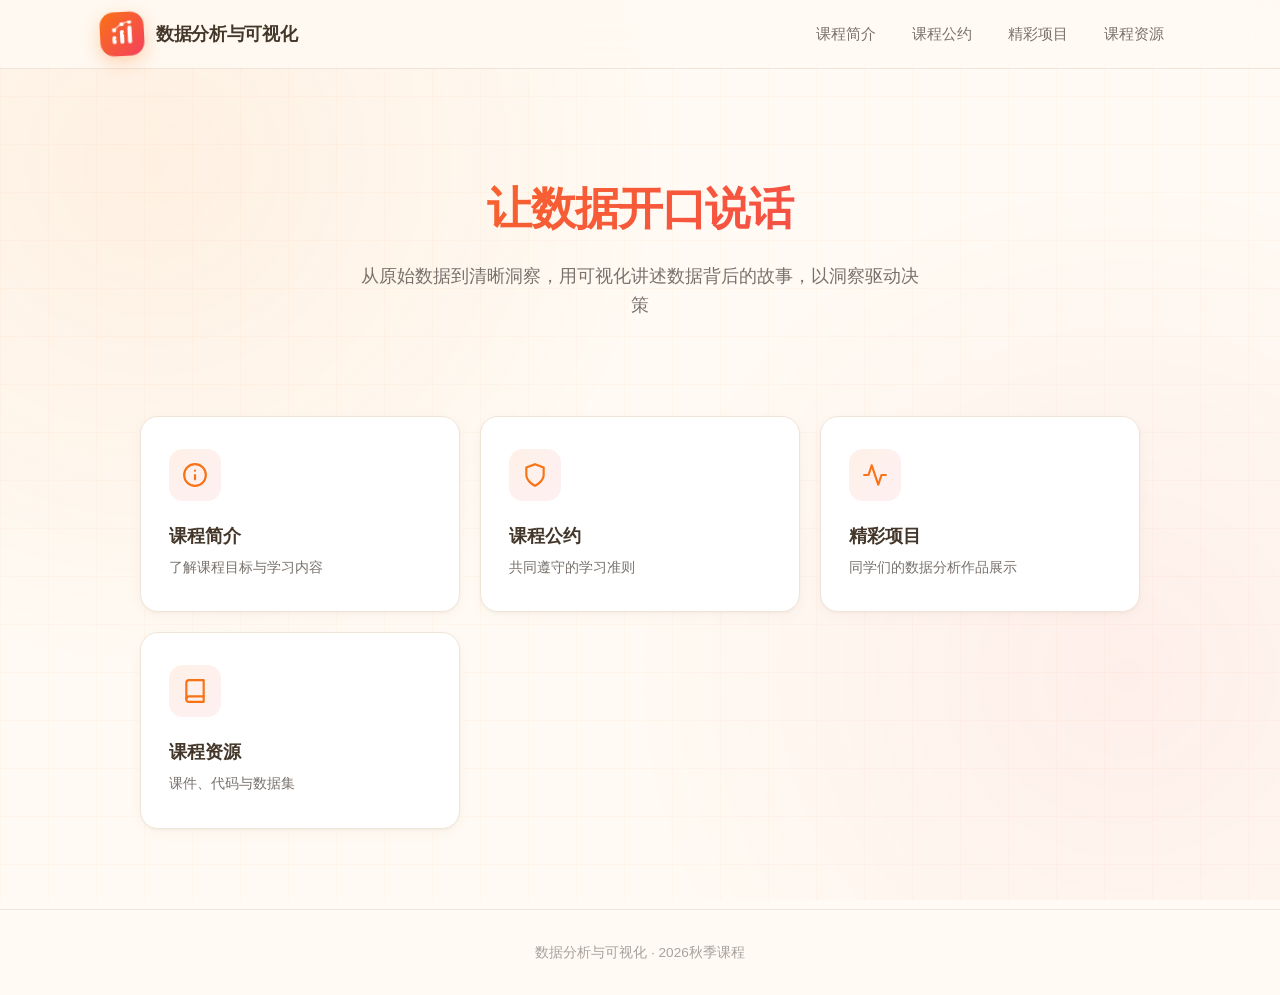
==== index.html @ 0b9462a9 "Replace hero welcome with course mission" ====
<!DOCTYPE html>
<html lang="zh-CN">
<head>
    <meta charset="UTF-8">
    <meta name="viewport" content="width=device-width, initial-scale=1.0">
    <title>数据分析与可视化 — 学生项目展示</title>
    <link rel="stylesheet" href="style.css">
</head>
<body>
    <nav>
        <div class="nav-inner">
            <a href="index.html" class="logo">
                <div class="logo-icon">
                    <svg width="26" height="26" viewBox="0 0 32 32" fill="none">
                        <rect x="4" y="18" width="5" height="10" rx="2.5" fill="white"/>
                        <rect x="13.5" y="11" width="5" height="17" rx="2.5" fill="white"/>
                        <rect x="23" y="6" width="5" height="22" rx="2.5" fill="white"/>
                        <circle cx="6.5" cy="11" r="2.6" fill="white"/>
                        <circle cx="16" cy="4" r="2.6" fill="white"/>
                        <circle cx="25.5" cy="1.5" r="2.4" fill="white"/>
                        <path d="M6.5 11 Q16 1 25.5 1.5" stroke="white" stroke-width="1.6" stroke-linecap="round" fill="none" opacity="0.7"/>
                        <circle cx="9" cy="22.5" r="1.3" fill="#f97316"/>
                        <circle cx="18.5" cy="15.5" r="1.3" fill="#f97316"/>
                    </svg>
                </div>
                <span class="logo-text">数据分析与可视化</span>
            </a>
            <ul class="nav-links">
                <li><a href="intro.html">课程简介</a></li>
                <li><a href="rules.html">课程公约</a></li>
                <li><a href="projects.html">精彩项目</a></li>
                <li><a href="resources.html">课程资源</a></li>
            </ul>
        </div>
    </nav>

    <main>
        <section class="hero">
            <h1>让数据开口说话</h1>
            <p>从原始数据到清晰洞察，用可视化讲述数据背后的故事，以洞察驱动决策</p>
        </section>

        <div class="nav-cards">
            <a href="intro.html" class="nav-card">
                <div class="nav-card-icon">
                    <svg viewBox="0 0 24 24"><circle cx="12" cy="12" r="10"/><path d="M12 16v-4M12 8h.01"/></svg>
                </div>
                <div class="nav-card-title">课程简介</div>
                <div class="nav-card-desc">了解课程目标与学习内容</div>
            </a>
            <a href="rules.html" class="nav-card">
                <div class="nav-card-icon">
                    <svg viewBox="0 0 24 24"><path d="M12 22s8-4 8-10V5l-8-3-8 3v7c0 6 8 10 8 10z"/></svg>
                </div>
                <div class="nav-card-title">课程公约</div>
                <div class="nav-card-desc">共同遵守的学习准则</div>
            </a>
            <a href="projects.html" class="nav-card">
                <div class="nav-card-icon">
                    <svg viewBox="0 0 24 24"><path d="M22 12h-4l-3 9L9 3l-3 9H2"/></svg>
                </div>
                <div class="nav-card-title">精彩项目</div>
                <div class="nav-card-desc">同学们的数据分析作品展示</div>
            </a>
            <a href="resources.html" class="nav-card">
                <div class="nav-card-icon">
                    <svg viewBox="0 0 24 24"><path d="M4 19.5A2.5 2.5 0 0 1 6.5 17H20"/><path d="M6.5 2H20v20H6.5A2.5 2.5 0 0 1 4 19.5v-15A2.5 2.5 0 0 1 6.5 2z"/></svg>
                </div>
                <div class="nav-card-title">课程资源</div>
                <div class="nav-card-desc">课件、代码与数据集</div>
            </a>
        </div>
    </main>

    <footer>
        数据分析与可视化 · 2026秋季课程
    </footer>
</body>
</html>
---- style.css ----
* { margin: 0; padding: 0; box-sizing: border-box; }

:root {
    --bg: #fffaf3;
    --bg-card: #ffffff;
    --bg-soft: #fef3e7;
    --accent: #f97316;
    --accent-light: #fb923c;
    --accent-2: #f43f5e;
    --accent-3: #f59e0b;
    --accent-soft: rgba(249, 115, 22, 0.1);
    --accent-soft-2: rgba(244, 63, 94, 0.08);
    --text: #44372a;
    --text-secondary: #78716c;
    --text-muted: #a8a29e;
    --border: #f0e4d8;
    --border-hover: #e0c9b0;
    --shadow: 0 1px 3px rgba(120, 80, 40, 0.05), 0 4px 14px rgba(120, 80, 40, 0.04);
    --shadow-hover: 0 8px 28px rgba(249, 115, 22, 0.12);
}

body {
    font-family: -apple-system, BlinkMacSystemFont, "PingFang SC", "Microsoft YaHei", sans-serif;
    background: var(--bg);
    color: var(--text);
    line-height: 1.6;
    overflow-x: hidden;
}

body::before {
    content: '';
    position: fixed;
    top: 0; left: 0; right: 0; bottom: 0;
    background:
        radial-gradient(circle at 12% 18%, rgba(249, 115, 22, 0.07) 0%, transparent 38%),
        radial-gradient(circle at 88% 75%, rgba(244, 63, 94, 0.06) 0%, transparent 38%);
    pointer-events: none;
    z-index: 0;
}

body::after {
    content: '';
    position: fixed;
    top: 0; left: 0; right: 0; bottom: 0;
    background:
        linear-gradient(rgba(249, 115, 22, 0.03) 1px, transparent 1px),
        linear-gradient(90deg, rgba(249, 115, 22, 0.03) 1px, transparent 1px);
    background-size: 48px 48px;
    pointer-events: none;
    z-index: 0;
}

nav {
    position: sticky;
    top: 0;
    z-index: 100;
    background: rgba(255, 250, 243, 0.85);
    backdrop-filter: blur(20px);
    -webkit-backdrop-filter: blur(20px);
    border-bottom: 1px solid var(--border);
    padding: 0 40px;
}

.nav-inner {
    max-width: 1080px;
    margin: 0 auto;
    display: flex;
    align-items: center;
    justify-content: space-between;
    height: 68px;
}

.logo {
    display: flex;
    align-items: center;
    gap: 12px;
    text-decoration: none;
    color: var(--text);
    flex-shrink: 0;
}

.logo-icon {
    width: 44px;
    height: 44px;
    background: linear-gradient(135deg, #f97316 0%, #f43f5e 100%);
    border-radius: 14px;
    display: flex;
    align-items: center;
    justify-content: center;
    box-shadow: 0 6px 18px rgba(249, 115, 22, 0.3);
    transform: rotate(-3deg);
    transition: transform 0.3s;
}

.logo:hover .logo-icon {
    transform: rotate(3deg) scale(1.05);
}

.logo-text {
    font-size: 1.1em;
    font-weight: 700;
    letter-spacing: -0.02em;
}

.nav-links {
    display: flex;
    gap: 4px;
    list-style: none;
}

.nav-links a {
    color: var(--text-secondary);
    text-decoration: none;
    font-size: 0.92em;
    font-weight: 500;
    padding: 8px 16px;
    border-radius: 8px;
    transition: all 0.2s;
}

.nav-links a:hover, .nav-links a.active {
    color: var(--accent);
    background: var(--accent-soft);
}

main {
    position: relative;
    z-index: 1;
    max-width: 1080px;
    margin: 0 auto;
    padding: 56px 40px 80px;
}

.page-title {
    font-size: 1.9em;
    font-weight: 800;
    letter-spacing: -0.03em;
    margin-bottom: 8px;
    background: linear-gradient(135deg, #f97316 0%, #f43f5e 100%);
    -webkit-background-clip: text;
    -webkit-text-fill-color: transparent;
    background-clip: text;
}

.page-subtitle {
    color: var(--text-secondary);
    margin-bottom: 36px;
    font-size: 1.02em;
}

.section {
    margin-bottom: 48px;
}

.section-header {
    display: flex;
    align-items: center;
    gap: 12px;
    margin-bottom: 24px;
}

.section-icon {
    width: 36px; height: 36px;
    background: var(--accent-soft);
    border-radius: 10px;
    display: flex;
    align-items: center;
    justify-content: center;
    flex-shrink: 0;
}

.section-icon svg {
    width: 18px; height: 18px;
    stroke: var(--accent);
    fill: none;
    stroke-width: 2;
    stroke-linecap: round;
    stroke-linejoin: round;
}

.section-title {
    font-size: 1.35em;
    font-weight: 700;
    letter-spacing: -0.02em;
    color: var(--text);
}

.card {
    background: var(--bg-card);
    border: 1px solid var(--border);
    border-radius: 16px;
    padding: 28px;
    box-shadow: var(--shadow);
    transition: all 0.25s;
}

.card:hover {
    border-color: var(--border-hover);
    box-shadow: var(--shadow-hover);
}

.card p {
    color: var(--text-secondary);
    line-height: 1.8;
}

/* Coming soon */
.coming-soon {
    text-align: center;
    padding: 72px 20px;
    background: var(--bg-card);
    border: 1.5px dashed var(--border-hover);
    border-radius: 18px;
    color: var(--text-muted);
}

.coming-soon-icon {
    width: 64px; height: 64px;
    margin: 0 auto 20px;
    background: linear-gradient(135deg, var(--accent-soft), var(--accent-soft-2));
    border-radius: 18px;
    display: flex;
    align-items: center;
    justify-content: center;
    animation: bob 3s ease-in-out infinite;
}

@keyframes bob {
    0%, 100% { transform: translateY(0); }
    50% { transform: translateY(-6px); }
}

.coming-soon-icon svg {
    width: 30px; height: 30px;
    stroke: var(--accent);
    fill: none;
    stroke-width: 2;
    stroke-linecap: round;
    stroke-linejoin: round;
}

.coming-soon-title {
    font-size: 1.15em;
    font-weight: 600;
    color: var(--text-secondary);
    margin-bottom: 6px;
}

.coming-soon-desc {
    font-size: 0.92em;
    color: var(--text-muted);
}

/* Resources */
.resources {
    display: grid;
    grid-template-columns: repeat(auto-fit, minmax(300px, 1fr));
    gap: 16px;
}

.resource-card {
    background: var(--bg-card);
    border: 1px solid var(--border);
    border-radius: 16px;
    padding: 28px;
    box-shadow: var(--shadow);
    transition: all 0.25s;
}

.resource-card:hover {
    border-color: var(--border-hover);
    transform: translateY(-3px);
    box-shadow: var(--shadow-hover);
}

.resource-icon {
    width: 48px; height: 48px;
    background: linear-gradient(135deg, var(--accent-soft), var(--accent-soft-2));
    border-radius: 14px;
    display: flex;
    align-items: center;
    justify-content: center;
    margin-bottom: 18px;
}

.resource-icon svg {
    width: 24px; height: 24px;
    stroke: var(--accent);
    fill: none;
    stroke-width: 2;
    stroke-linecap: round;
    stroke-linejoin: round;
}

.resource-title {
    font-weight: 700;
    margin-bottom: 8px;
    font-size: 1.05em;
    color: var(--text);
}

.resource-desc {
    color: var(--text-secondary);
    font-size: 0.92em;
    line-height: 1.6;
}

/* Rules */
.rules-card {
    background: var(--bg-card);
    border: 1px solid var(--border);
    border-radius: 16px;
    padding: 28px;
    box-shadow: var(--shadow);
}

.rule-item {
    display: flex;
    gap: 14px;
    padding: 16px 0;
    border-bottom: 1px solid var(--border);
}

.rule-item:last-child {
    border-bottom: none;
    padding-bottom: 0;
}

.rule-item:first-child {
    padding-top: 0;
}

.rule-num {
    width: 32px; height: 32px;
    background: linear-gradient(135deg, var(--accent), var(--accent-2));
    border-radius: 10px;
    display: flex;
    align-items: center;
    justify-content: center;
    font-size: 0.85em;
    font-weight: 700;
    color: white;
    flex-shrink: 0;
}

.rule-content strong {
    display: block;
    margin-bottom: 2px;
    color: var(--text);
}

.rule-content span {
    color: var(--text-secondary);
    font-size: 0.92em;
}

footer {
    position: relative;
    z-index: 1;
    text-align: center;
    padding: 32px 40px;
    border-top: 1px solid var(--border);
    color: var(--text-muted);
    font-size: 0.85em;
}

/* Home hero + nav cards */
.hero {
    text-align: center;
    margin-bottom: 64px;
    padding: 48px 0 32px;
}

.hero h1 {
    font-size: 2.8em;
    font-weight: 800;
    letter-spacing: -0.03em;
    margin-bottom: 16px;
    background: linear-gradient(135deg, #f97316 0%, #f43f5e 100%);
    -webkit-background-clip: text;
    -webkit-text-fill-color: transparent;
    background-clip: text;
}

.hero p {
    color: var(--text-secondary);
    font-size: 1.15em;
    max-width: 560px;
    margin: 0 auto;
}

.nav-cards {
    display: grid;
    grid-template-columns: repeat(auto-fit, minmax(240px, 1fr));
    gap: 20px;
}

.nav-card {
    display: block;
    text-decoration: none;
    color: inherit;
    background: var(--bg-card);
    border: 1px solid var(--border);
    border-radius: 18px;
    padding: 32px 28px;
    box-shadow: var(--shadow);
    transition: all 0.25s;
    position: relative;
    overflow: hidden;
}

.nav-card::before {
    content: '';
    position: absolute;
    top: 0; left: 0; right: 0;
    height: 4px;
    background: linear-gradient(90deg, var(--accent), var(--accent-2));
    transform: scaleX(0);
    transform-origin: left;
    transition: transform 0.3s;
}

.nav-card:hover {
    border-color: var(--border-hover);
    transform: translateY(-4px);
    box-shadow: var(--shadow-hover);
}

.nav-card:hover::before {
    transform: scaleX(1);
}

.nav-card-icon {
    width: 52px; height: 52px;
    background: linear-gradient(135deg, var(--accent-soft), var(--accent-soft-2));
    border-radius: 14px;
    display: flex;
    align-items: center;
    justify-content: center;
    margin-bottom: 20px;
}

.nav-card-icon svg {
    width: 26px; height: 26px;
    stroke: var(--accent);
    fill: none;
    stroke-width: 2;
    stroke-linecap: round;
    stroke-linejoin: round;
}

.nav-card-title {
    font-size: 1.15em;
    font-weight: 700;
    margin-bottom: 6px;
    color: var(--text);
}

.nav-card-desc {
    color: var(--text-secondary);
    font-size: 0.9em;
}

@media (max-width: 768px) {
    nav { padding: 0 20px; }
    main { padding: 40px 20px 60px; }
    .page-title { font-size: 1.5em; }
    .nav-links { gap: 0; }
    .nav-links a { padding: 8px 10px; font-size: 0.82em; }
    .logo-text { font-size: 1em; }
}
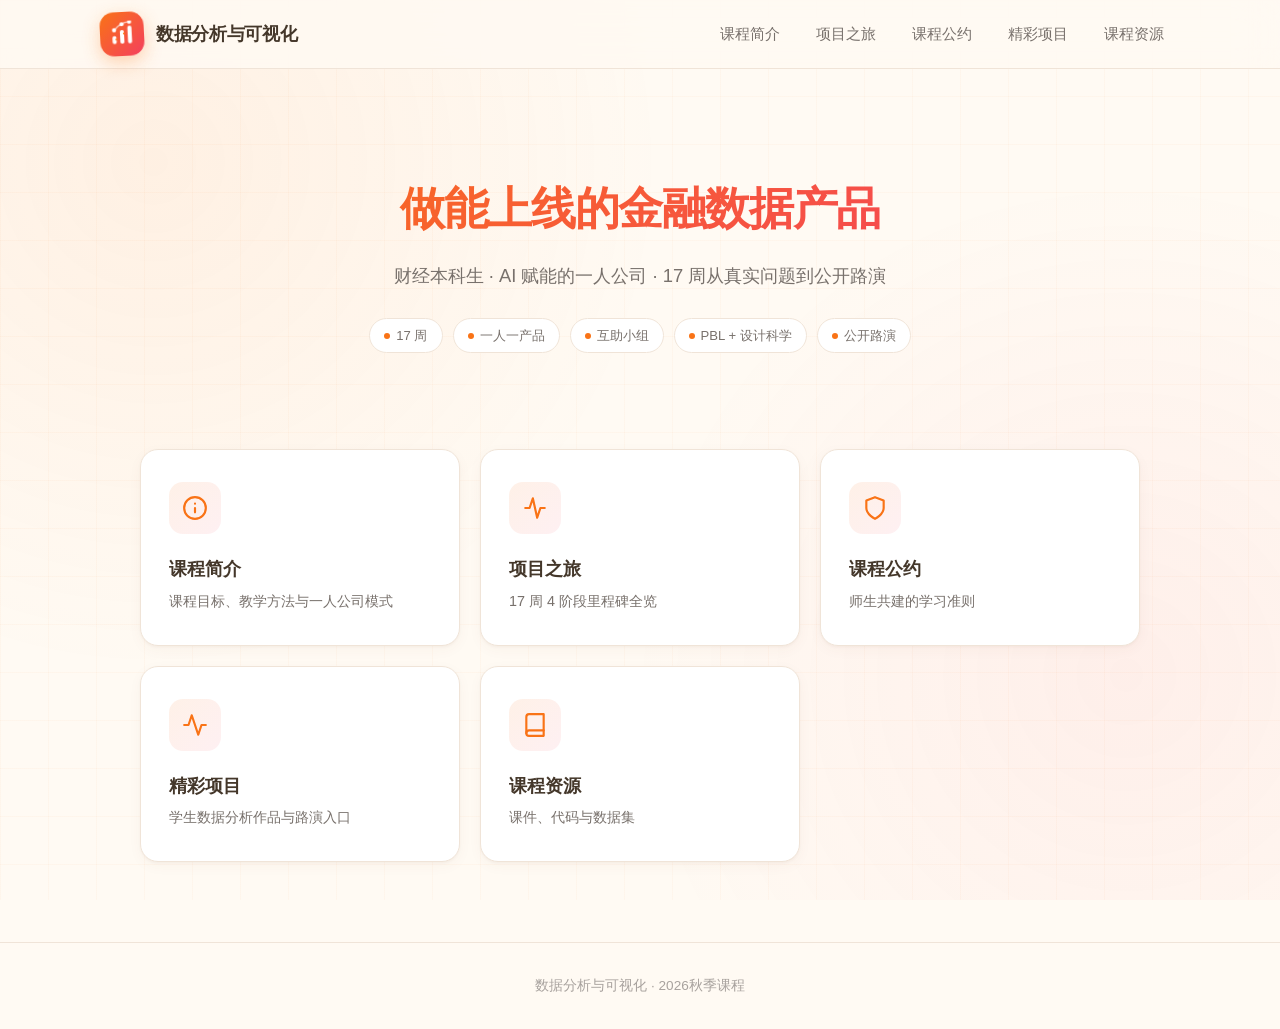
==== commit 6714bb49: "Align showcase with teaching plan: real mission, 17-week timeline, PBL/DSR 公约, project cards" ====
--- a/index.html
+++ b/index.html
@@ -27,6 +27,7 @@
             </a>
             <ul class="nav-links">
                 <li><a href="intro.html">课程简介</a></li>
+                <li><a href="timeline.html">项目之旅</a></li>
                 <li><a href="rules.html">课程公约</a></li>
                 <li><a href="projects.html">精彩项目</a></li>
                 <li><a href="resources.html">课程资源</a></li>
@@ -36,8 +37,15 @@
 
     <main>
         <section class="hero">
-            <h1>让数据开口说话</h1>
-            <p>从原始数据到清晰洞察，用可视化讲述数据背后的故事，以洞察驱动决策</p>
+            <h1>做能上线的金融数据产品</h1>
+            <p>财经本科生 · AI 赋能的一人公司 · 17 周从真实问题到公开路演</p>
+            <div class="facts">
+                <span class="fact">17 周</span>
+                <span class="fact">一人一产品</span>
+                <span class="fact">互助小组</span>
+                <span class="fact">PBL + 设计科学</span>
+                <span class="fact">公开路演</span>
+            </div>
         </section>
 
         <div class="nav-cards">
@@ -46,21 +54,28 @@
                     <svg viewBox="0 0 24 24"><circle cx="12" cy="12" r="10"/><path d="M12 16v-4M12 8h.01"/></svg>
                 </div>
                 <div class="nav-card-title">课程简介</div>
-                <div class="nav-card-desc">了解课程目标与学习内容</div>
+                <div class="nav-card-desc">课程目标、教学方法与一人公司模式</div>
+            </a>
+            <a href="timeline.html" class="nav-card">
+                <div class="nav-card-icon">
+                    <svg viewBox="0 0 24 24"><path d="M3 12h4l3-9 4 18 3-9h4"/></svg>
+                </div>
+                <div class="nav-card-title">项目之旅</div>
+                <div class="nav-card-desc">17 周 4 阶段里程碑全览</div>
             </a>
             <a href="rules.html" class="nav-card">
                 <div class="nav-card-icon">
                     <svg viewBox="0 0 24 24"><path d="M12 22s8-4 8-10V5l-8-3-8 3v7c0 6 8 10 8 10z"/></svg>
                 </div>
                 <div class="nav-card-title">课程公约</div>
-                <div class="nav-card-desc">共同遵守的学习准则</div>
+                <div class="nav-card-desc">师生共建的学习准则</div>
             </a>
             <a href="projects.html" class="nav-card">
                 <div class="nav-card-icon">
                     <svg viewBox="0 0 24 24"><path d="M22 12h-4l-3 9L9 3l-3 9H2"/></svg>
                 </div>
                 <div class="nav-card-title">精彩项目</div>
-                <div class="nav-card-desc">同学们的数据分析作品展示</div>
+                <div class="nav-card-desc">学生数据分析作品与路演入口</div>
             </a>
             <a href="resources.html" class="nav-card">
                 <div class="nav-card-icon">
--- a/style.css
+++ b/style.css
@@ -461,11 +461,301 @@
     font-size: 0.9em;
 }
 
+/* Facts bar (home) */
+.facts {
+    display: flex;
+    flex-wrap: wrap;
+    justify-content: center;
+    gap: 10px;
+    margin-top: 28px;
+}
+.fact {
+    display: inline-flex;
+    align-items: center;
+    gap: 6px;
+    background: var(--bg-card);
+    border: 1px solid var(--border);
+    color: var(--text-secondary);
+    padding: 6px 14px;
+    border-radius: 20px;
+    font-size: 0.82em;
+    font-weight: 500;
+}
+.fact::before {
+    content: '';
+    width: 6px; height: 6px;
+    border-radius: 50%;
+    background: var(--accent);
+}
+
+/* Note banner (公约 co-built) */
+.note-banner {
+    background: var(--accent-soft);
+    border: 1px solid var(--border);
+    border-radius: 12px;
+    padding: 14px 20px;
+    margin-bottom: 24px;
+    color: var(--text-secondary);
+    font-size: 0.9em;
+    display: flex;
+    align-items: center;
+    gap: 10px;
+}
+.note-banner svg {
+    width: 18px; height: 18px;
+    stroke: var(--accent);
+    fill: none;
+    stroke-width: 2;
+    flex-shrink: 0;
+}
+
+/* Timeline */
+.timeline {
+    position: relative;
+}
+.phase {
+    position: relative;
+    padding-left: 44px;
+    margin-bottom: 24px;
+}
+.phase::before {
+    content: '';
+    position: absolute;
+    left: 15px;
+    top: 28px;
+    bottom: -24px;
+    width: 2px;
+    background: var(--border);
+}
+.phase:last-child { margin-bottom: 0; }
+.phase:last-child::before { display: none; }
+.phase-dot {
+    position: absolute;
+    left: 0;
+    top: 0;
+    width: 32px;
+    height: 32px;
+    border-radius: 50%;
+    background: linear-gradient(135deg, var(--accent), var(--accent-2));
+    box-shadow: 0 0 0 5px var(--bg), 0 4px 12px rgba(249, 115, 22, 0.3);
+    display: flex;
+    align-items: center;
+    justify-content: center;
+    color: white;
+    font-size: 0.72em;
+    font-weight: 700;
+    z-index: 1;
+}
+.phase-card {
+    background: var(--bg-card);
+    border: 1px solid var(--border);
+    border-radius: 16px;
+    padding: 24px 26px;
+    box-shadow: var(--shadow);
+    transition: all 0.25s;
+}
+.phase-card:hover {
+    border-color: var(--border-hover);
+    box-shadow: var(--shadow-hover);
+}
+.phase-head {
+    display: flex;
+    align-items: baseline;
+    gap: 12px;
+    flex-wrap: wrap;
+    margin-bottom: 6px;
+}
+.phase-name {
+    font-size: 1.2em;
+    font-weight: 700;
+    color: var(--text);
+}
+.phase-weeks {
+    font-size: 0.78em;
+    font-weight: 600;
+    color: var(--accent);
+    background: var(--accent-soft);
+    padding: 3px 12px;
+    border-radius: 20px;
+}
+.phase-challenge {
+    color: var(--text-secondary);
+    font-size: 0.9em;
+    margin-bottom: 16px;
+    font-style: italic;
+}
+.milestone-list {
+    list-style: none;
+    display: flex;
+    flex-direction: column;
+    gap: 10px;
+}
+.milestone {
+    display: flex;
+    align-items: flex-start;
+    gap: 10px;
+    font-size: 0.9em;
+    color: var(--text-secondary);
+    line-height: 1.5;
+}
+.milestone::before {
+    content: '';
+    width: 7px; height: 7px;
+    margin-top: 7px;
+    border-radius: 2px;
+    background: var(--accent-light);
+    flex-shrink: 0;
+    transform: rotate(45deg);
+}
+.milestone b {
+    color: var(--text);
+    font-weight: 600;
+}
+
+/* Badges */
+.badge {
+    padding: 4px 12px;
+    border-radius: 20px;
+    font-size: 0.76em;
+    font-weight: 600;
+    white-space: nowrap;
+    flex-shrink: 0;
+}
+.badge-progress { background: #fef3c7; color: #92400e; }
+.badge-live { background: #d1fae5; color: #065f46; }
+.badge-demo { background: var(--accent-soft); color: var(--accent); }
+
+/* Demo banner (projects) */
+.demo-banner {
+    background: linear-gradient(135deg, var(--accent-soft), var(--accent-soft-2));
+    border: 1px solid var(--border);
+    border-radius: 16px;
+    padding: 28px;
+    margin-bottom: 32px;
+    display: flex;
+    gap: 20px;
+    align-items: center;
+}
+.demo-banner-icon {
+    width: 52px; height: 52px;
+    background: linear-gradient(135deg, var(--accent), var(--accent-2));
+    border-radius: 14px;
+    display: flex;
+    align-items: center;
+    justify-content: center;
+    flex-shrink: 0;
+}
+.demo-banner-icon svg {
+    width: 26px; height: 26px;
+    stroke: white;
+    fill: none;
+    stroke-width: 2;
+    stroke-linecap: round;
+    stroke-linejoin: round;
+}
+.demo-banner h3 {
+    font-size: 1.1em;
+    margin-bottom: 4px;
+    color: var(--text);
+}
+.demo-banner p {
+    color: var(--text-secondary);
+    font-size: 0.9em;
+}
+
+/* Project cards */
+.project-card {
+    background: var(--bg-card);
+    border: 1px solid var(--border);
+    border-radius: 16px;
+    padding: 24px;
+    margin-bottom: 16px;
+    box-shadow: var(--shadow);
+    transition: all 0.25s;
+}
+.project-card:hover {
+    border-color: var(--border-hover);
+    box-shadow: var(--shadow-hover);
+}
+.project-card-head {
+    display: flex;
+    justify-content: space-between;
+    align-items: flex-start;
+    gap: 16px;
+    margin-bottom: 8px;
+}
+.project-card-title {
+    font-size: 1.1em;
+    font-weight: 700;
+    color: var(--text);
+}
+.project-card-author {
+    color: var(--text-muted);
+    font-size: 0.88em;
+    margin-bottom: 12px;
+}
+.project-card-desc {
+    color: var(--text-secondary);
+    font-size: 0.92em;
+    margin-bottom: 14px;
+    line-height: 1.7;
+}
+.project-tags {
+    display: flex;
+    flex-wrap: wrap;
+    gap: 8px;
+    margin-bottom: 16px;
+}
+.tag {
+    font-size: 0.76em;
+    font-weight: 600;
+    padding: 4px 10px;
+    border-radius: 8px;
+    background: var(--accent-soft);
+    color: var(--accent);
+}
+.tag-ai {
+    background: rgba(244, 63, 94, 0.1);
+    color: var(--accent-2);
+}
+.project-links {
+    display: flex;
+    gap: 10px;
+    flex-wrap: wrap;
+}
+.project-links a {
+    color: var(--accent);
+    text-decoration: none;
+    font-size: 0.86em;
+    font-weight: 500;
+    padding: 6px 14px;
+    border: 1px solid var(--border);
+    border-radius: 8px;
+    transition: all 0.2s;
+}
+.project-links a:hover {
+    background: var(--accent-soft);
+    border-color: var(--accent-light);
+}
+.example-flag {
+    display: inline-block;
+    font-size: 0.7em;
+    font-weight: 600;
+    color: var(--text-muted);
+    background: var(--bg-soft);
+    padding: 2px 8px;
+    border-radius: 6px;
+    margin-left: 8px;
+    vertical-align: middle;
+}
+
 @media (max-width: 768px) {
-    nav { padding: 0 20px; }
+    nav { padding: 0 16px; }
     main { padding: 40px 20px 60px; }
     .page-title { font-size: 1.5em; }
     .nav-links { gap: 0; }
-    .nav-links a { padding: 8px 10px; font-size: 0.82em; }
-    .logo-text { font-size: 1em; }
-}
+    .nav-links a { padding: 8px 8px; font-size: 0.78em; }
+    .logo-text { font-size: 0.98em; }
+    .hero h1 { font-size: 2em; }
+    .demo-banner { flex-direction: column; text-align: center; }
+}
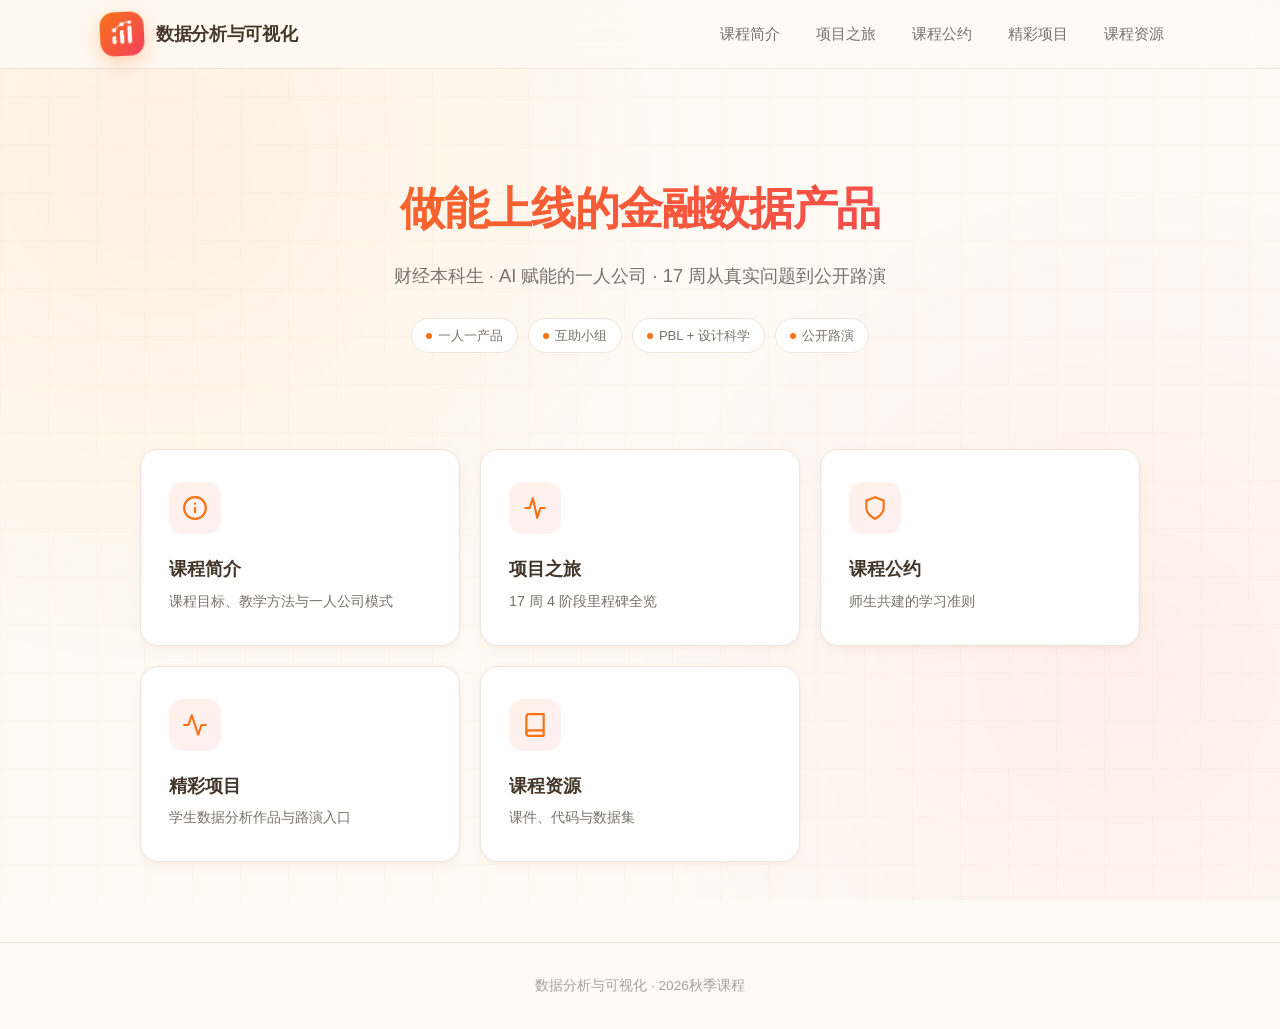
==== commit 3a707034: "Remove 17周 fact from home facts bar" ====
--- a/index.html
+++ b/index.html
@@ -40,7 +40,6 @@
             <h1>做能上线的金融数据产品</h1>
             <p>财经本科生 · AI 赋能的一人公司 · 17 周从真实问题到公开路演</p>
             <div class="facts">
-                <span class="fact">17 周</span>
                 <span class="fact">一人一产品</span>
                 <span class="fact">互助小组</span>
                 <span class="fact">PBL + 设计科学</span>
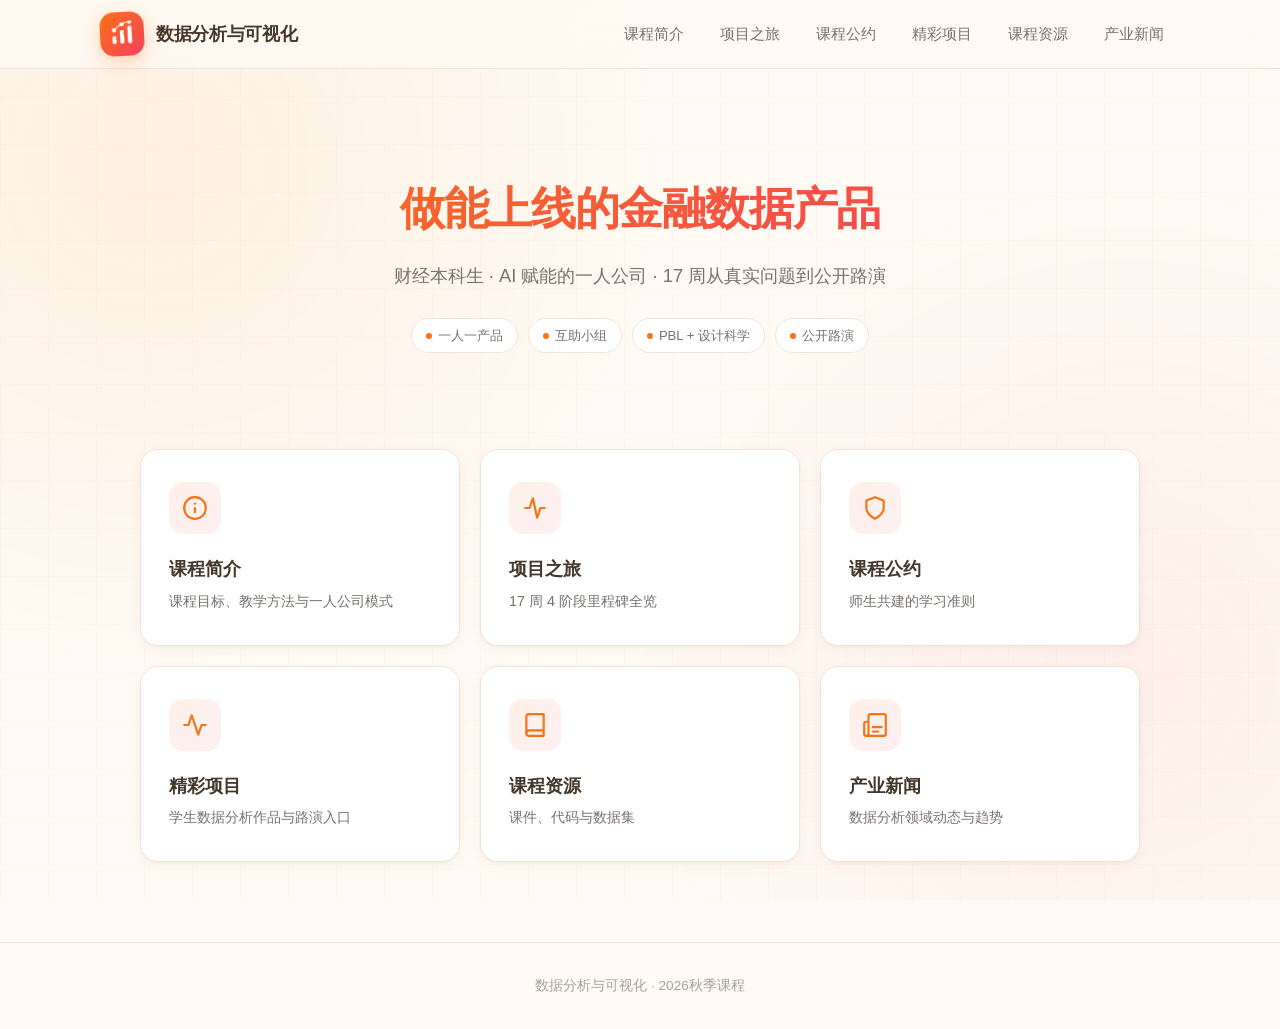
==== commit 79be20b1: "Add 产业新闻 page with news card layout and copy-paste template" ====
--- a/index.html
+++ b/index.html
@@ -31,6 +31,7 @@
                 <li><a href="rules.html">课程公约</a></li>
                 <li><a href="projects.html">精彩项目</a></li>
                 <li><a href="resources.html">课程资源</a></li>
+                <li><a href="news.html">产业新闻</a></li>
             </ul>
         </div>
     </nav>
@@ -83,6 +84,13 @@
                 <div class="nav-card-title">课程资源</div>
                 <div class="nav-card-desc">课件、代码与数据集</div>
             </a>
+            <a href="news.html" class="nav-card">
+                <div class="nav-card-icon">
+                    <svg viewBox="0 0 24 24"><path d="M4 22h16a2 2 0 0 0 2-2V4a2 2 0 0 0-2-2H8a2 2 0 0 0-2 2v16a2 2 0 0 1-2 2zm0 0a2 2 0 0 1-2-2v-9c0-1.1.9-2 2-2h2"/><path d="M18 14h-8M15 18h-5"/></svg>
+                </div>
+                <div class="nav-card-title">产业新闻</div>
+                <div class="nav-card-desc">数据分析领域动态与趋势</div>
+            </a>
         </div>
     </main>
 
--- a/style.css
+++ b/style.css
@@ -749,13 +749,71 @@
     vertical-align: middle;
 }
 
+/* News */
+.news-list {
+    display: flex;
+    flex-direction: column;
+    gap: 16px;
+}
+.news-card {
+    background: var(--bg-card);
+    border: 1px solid var(--border);
+    border-radius: 16px;
+    padding: 24px;
+    box-shadow: var(--shadow);
+    transition: all 0.25s;
+}
+.news-card:hover {
+    border-color: var(--border-hover);
+    box-shadow: var(--shadow-hover);
+}
+.news-meta {
+    display: flex;
+    align-items: center;
+    gap: 12px;
+    margin-bottom: 10px;
+    flex-wrap: wrap;
+}
+.news-date {
+    font-size: 0.78em;
+    font-weight: 600;
+    color: var(--accent);
+    background: var(--accent-soft);
+    padding: 3px 10px;
+    border-radius: 20px;
+}
+.news-source {
+    font-size: 0.8em;
+    color: var(--text-muted);
+}
+.news-title {
+    font-size: 1.08em;
+    font-weight: 700;
+    color: var(--text);
+    margin-bottom: 8px;
+    line-height: 1.4;
+}
+.news-summary {
+    color: var(--text-secondary);
+    font-size: 0.92em;
+    line-height: 1.7;
+    margin-bottom: 14px;
+}
+.news-link {
+    color: var(--accent);
+    text-decoration: none;
+    font-size: 0.86em;
+    font-weight: 500;
+}
+.news-link:hover { text-decoration: underline; }
+
 @media (max-width: 768px) {
-    nav { padding: 0 16px; }
+    nav { padding: 0 12px; }
     main { padding: 40px 20px 60px; }
     .page-title { font-size: 1.5em; }
     .nav-links { gap: 0; }
-    .nav-links a { padding: 8px 8px; font-size: 0.78em; }
-    .logo-text { font-size: 0.98em; }
+    .nav-links a { padding: 8px 6px; font-size: 0.74em; }
+    .logo-text { font-size: 0.92em; }
     .hero h1 { font-size: 2em; }
     .demo-banner { flex-direction: column; text-align: center; }
 }
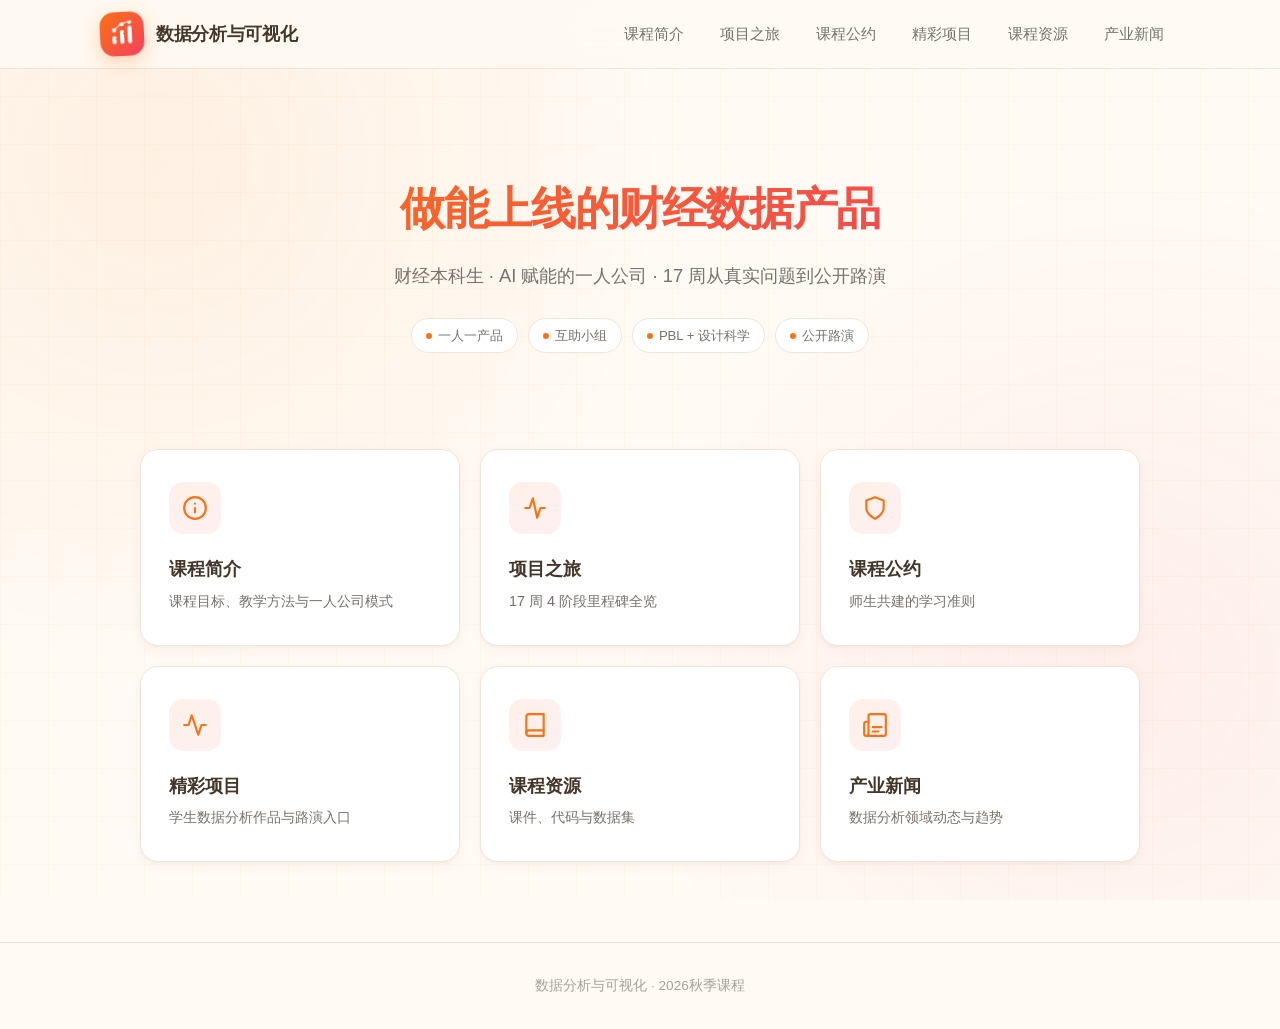
==== commit 6bc1be95: "Replace 金融 with 财经 in home mission" ====
--- a/index.html
+++ b/index.html
@@ -38,7 +38,7 @@
 
     <main>
         <section class="hero">
-            <h1>做能上线的金融数据产品</h1>
+            <h1>做能上线的财经数据产品</h1>
             <p>财经本科生 · AI 赋能的一人公司 · 17 周从真实问题到公开路演</p>
             <div class="facts">
                 <span class="fact">一人一产品</span>
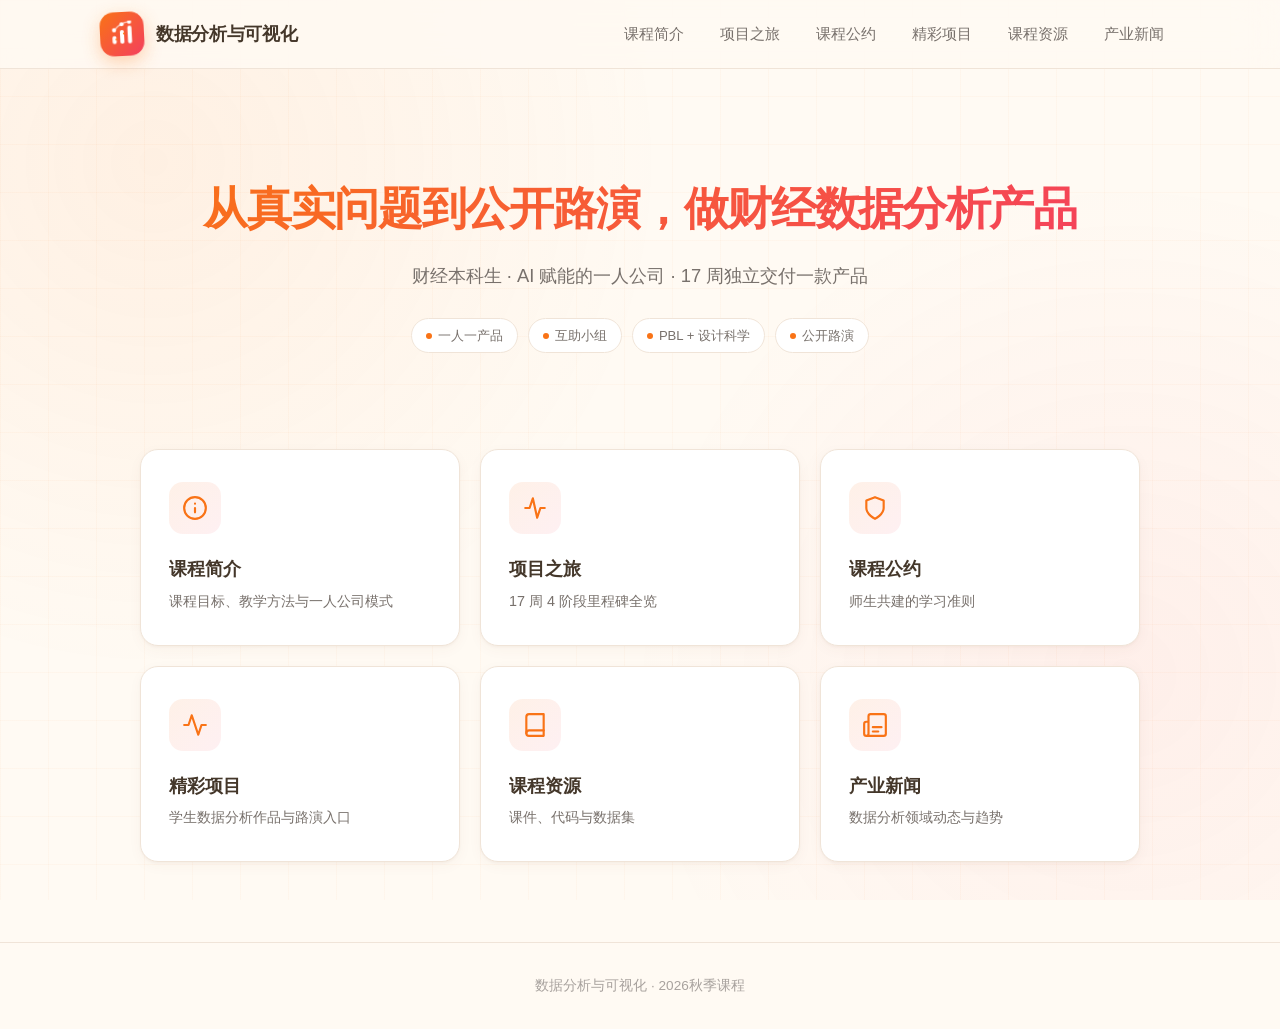
==== commit caceca24: "update vue homepage" ====
--- a/index.html
+++ b/index.html
@@ -38,8 +38,8 @@
 
     <main>
         <section class="hero">
-            <h1>做能上线的财经数据产品</h1>
-            <p>财经本科生 · AI 赋能的一人公司 · 17 周从真实问题到公开路演</p>
+            <h1>从真实问题到公开路演，做财经数据分析产品</h1>
+            <p>财经本科生 · AI 赋能的一人公司 · 17 周独立交付一款产品</p>
             <div class="facts">
                 <span class="fact">一人一产品</span>
                 <span class="fact">互助小组</span>
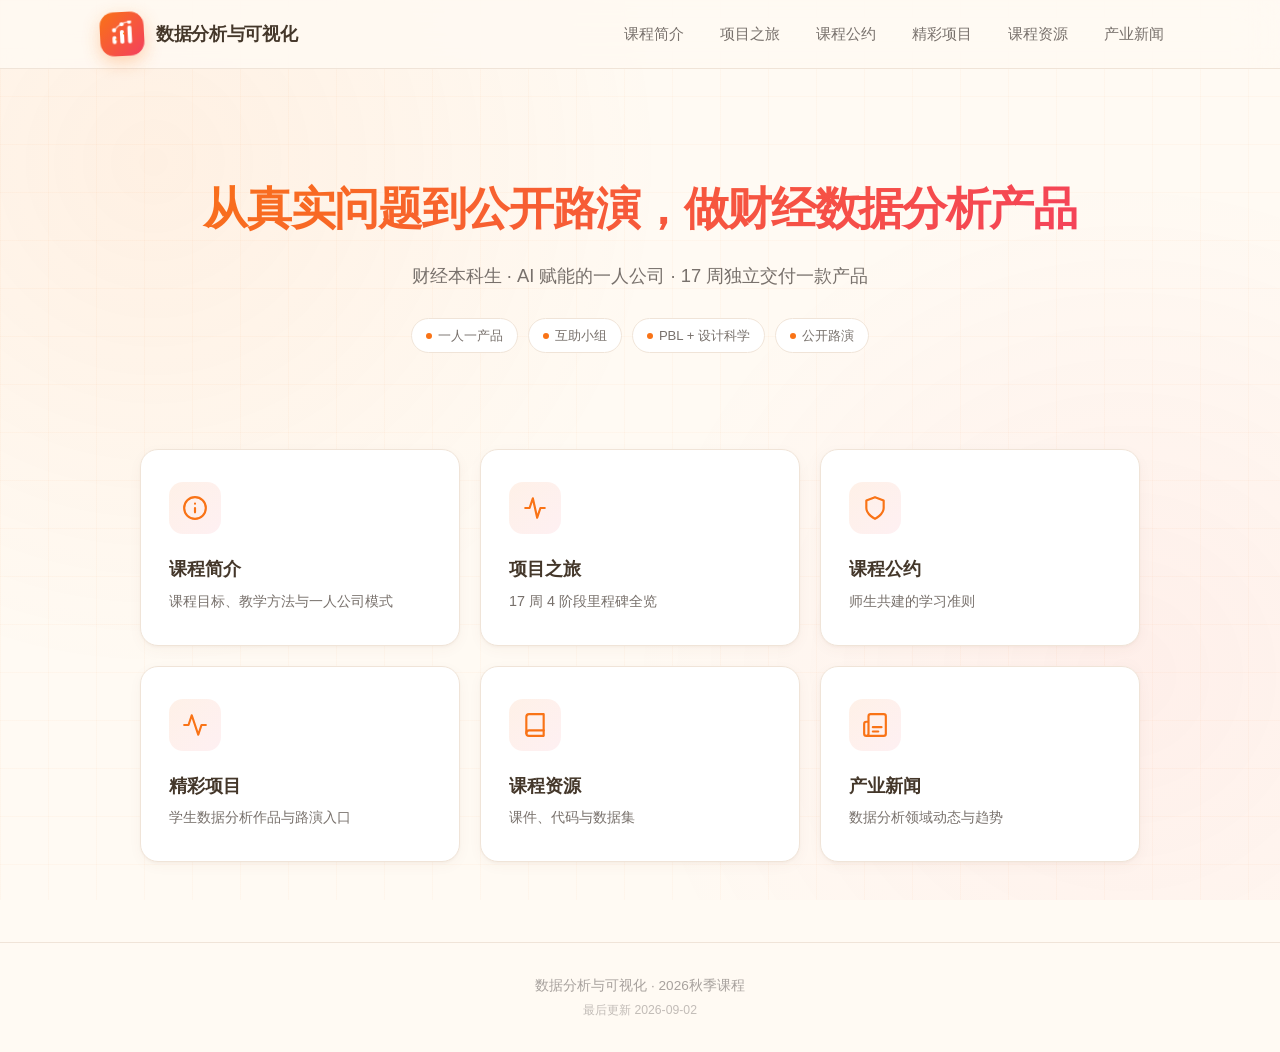
==== commit 7b65316a: "Align site with 2026-fall teaching plan; add roadshow/news/meta/nav polish - timeline: fix W1-W14 to" ====
--- a/index.html
+++ b/index.html
@@ -4,6 +4,12 @@
     <meta charset="UTF-8">
     <meta name="viewport" content="width=device-width, initial-scale=1.0">
     <title>数据分析与可视化 — 学生项目展示</title>
+    <meta name="description" content="财经本科生 17 周独立交付一款数据分析产品的 PBL 课程展示——公开路演入口与学生作品集。">
+    <meta property="og:title" content="数据分析与可视化 · 2026秋季">
+    <meta property="og:description" content="财经本科生 17 周独立交付一款数据分析产品的 PBL 课程展示——公开路演入口与学生作品集。">
+    <meta property="og:type" content="website">
+    <meta property="og:url" content="https://haichaozheng.github.io/data-analysis-showcase/">
+    <link rel="icon" type="image/svg+xml" href="favicon.svg">
     <link rel="stylesheet" href="style.css">
 </head>
 <body>
@@ -25,6 +31,10 @@
                 </div>
                 <span class="logo-text">数据分析与可视化</span>
             </a>
+            <input type="checkbox" id="nav-toggle" class="nav-toggle">
+            <label for="nav-toggle" class="nav-toggle-label" aria-label="菜单">
+                <span></span><span></span><span></span>
+            </label>
             <ul class="nav-links">
                 <li><a href="intro.html">课程简介</a></li>
                 <li><a href="timeline.html">项目之旅</a></li>
@@ -96,6 +106,7 @@
 
     <footer>
         数据分析与可视化 · 2026秋季课程
+        <span style="display:block;margin-top:4px;font-size:0.9em;opacity:0.7;">最后更新 2026-09-02</span>
     </footer>
 </body>
 </html>
--- a/style.css
+++ b/style.css
@@ -807,13 +807,47 @@
 }
 .news-link:hover { text-decoration: underline; }
 
+/* Mobile nav toggle (pure CSS hamburger) */
+.nav-toggle { display: none; }
+.nav-toggle-label {
+    display: none;
+    flex-direction: column;
+    justify-content: center;
+    gap: 5px;
+    cursor: pointer;
+    padding: 10px 8px;
+    flex-shrink: 0;
+}
+.nav-toggle-label span {
+    display: block;
+    width: 22px;
+    height: 2px;
+    background: var(--text);
+    border-radius: 2px;
+    transition: transform 0.3s, opacity 0.2s;
+}
+
 @media (max-width: 768px) {
     nav { padding: 0 12px; }
     main { padding: 40px 20px 60px; }
     .page-title { font-size: 1.5em; }
-    .nav-links { gap: 0; }
-    .nav-links a { padding: 8px 6px; font-size: 0.74em; }
     .logo-text { font-size: 0.92em; }
     .hero h1 { font-size: 2em; }
     .demo-banner { flex-direction: column; text-align: center; }
-}
+    .nav-toggle-label { display: flex; }
+    .nav-links {
+        position: absolute;
+        top: 68px;
+        left: 0; right: 0;
+        flex-direction: column;
+        background: rgba(255, 250, 243, 0.98);
+        border-bottom: 1px solid var(--border);
+        padding: 8px 12px;
+        gap: 0;
+        max-height: 0;
+        overflow: hidden;
+        transition: max-height 0.3s ease;
+    }
+    .nav-toggle:checked ~ .nav-links { max-height: 400px; }
+    .nav-links a { padding: 12px 16px; font-size: 0.95em; }
+}
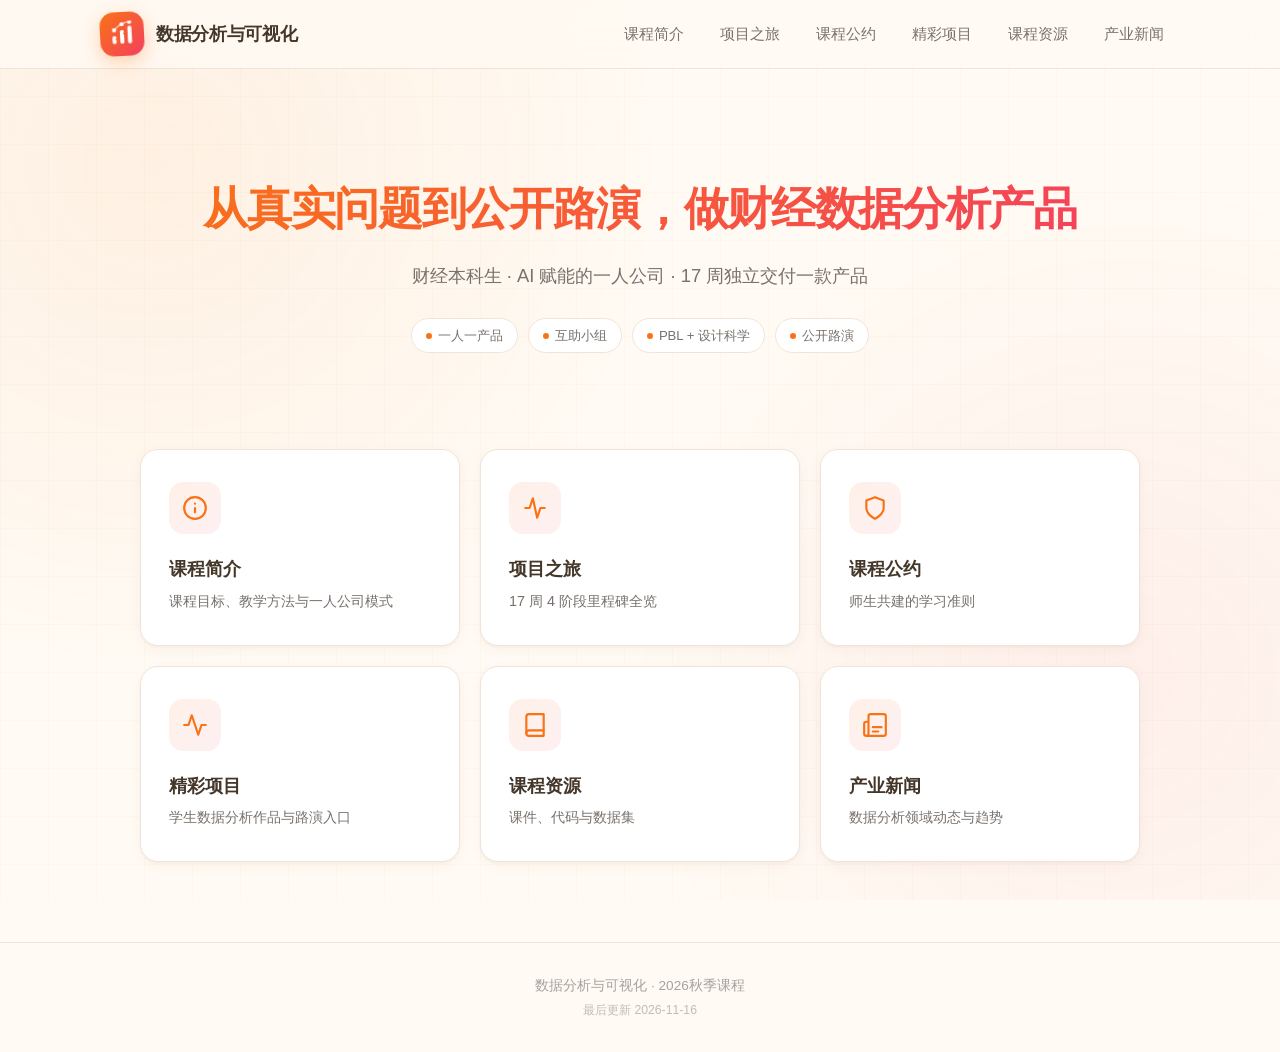
==== commit 18856d92: "projects.html 新增学生项目：杨佳慧、丁瑞祺、刘宏莉、李梓冉、赵恩可；各页页脚更新日期" ====
--- a/index.html
+++ b/index.html
@@ -106,7 +106,7 @@
 
     <footer>
         数据分析与可视化 · 2026秋季课程
-        <span style="display:block;margin-top:4px;font-size:0.9em;opacity:0.7;">最后更新 2026-09-02</span>
+        <span style="display:block;margin-top:4px;font-size:0.9em;opacity:0.7;">最后更新 2026-11-16</span>
     </footer>
 </body>
 </html>
--- a/style.css
+++ b/style.css
@@ -664,6 +664,44 @@
 }
 
 /* Project cards */
+.project-grid {
+    display: grid;
+    grid-template-columns: repeat(auto-fill, minmax(220px, 1fr));
+    gap: 12px;
+}
+.project-grid .project-card {
+    margin-bottom: 0;
+    padding: 16px 18px;
+    border-radius: 12px;
+}
+.project-grid .project-card-head {
+    margin-bottom: 4px;
+}
+.project-grid .project-card-title {
+    font-size: 0.98em;
+    line-height: 1.5;
+}
+.project-grid .badge {
+    padding: 3px 10px;
+    font-size: 0.7em;
+}
+.project-grid .project-card-author {
+    margin-bottom: 10px;
+    font-size: 0.84em;
+}
+.project-grid .project-links {
+    gap: 8px;
+}
+.project-grid .project-links a {
+    padding: 4px 12px;
+    font-size: 0.8em;
+}
+.project-more {
+    margin-top: 20px;
+    color: var(--text-muted);
+    font-size: 0.9em;
+    text-align: center;
+}
 .project-card {
     background: var(--bg-card);
     border: 1px solid var(--border);
@@ -806,6 +844,100 @@
     font-weight: 500;
 }
 .news-link:hover { text-decoration: underline; }
+
+/* Rules grid */
+.rules-grid {
+    display: grid;
+    grid-template-columns: 1fr 1fr;
+    gap: 24px;
+}
+
+.rules-column {
+    background: var(--bg-card);
+    border: 1px solid var(--border);
+    border-radius: 16px;
+    padding: 28px;
+    box-shadow: var(--shadow);
+}
+
+.rules-column h2 {
+    font-size: 1.15em;
+    font-weight: 700;
+    color: var(--text);
+    margin-bottom: 20px;
+    padding-bottom: 12px;
+    border-bottom: 2px solid var(--border);
+}
+
+.rules-teacher h2 {
+    border-bottom-color: var(--accent);
+}
+
+.rules-student h2 {
+    border-bottom-color: var(--accent-2);
+}
+
+.rules-column ol {
+    list-style: none;
+    counter-reset: rules-counter;
+    padding: 0;
+}
+
+.rules-column ol li {
+    counter-increment: rules-counter;
+    padding: 10px 0 10px 36px;
+    position: relative;
+    font-size: 0.92em;
+    color: var(--text-secondary);
+    line-height: 1.6;
+    border-bottom: 1px solid var(--border);
+}
+
+.rules-column ol li:last-child {
+    border-bottom: none;
+}
+
+.rules-column ol li::before {
+    content: counter(rules-counter);
+    position: absolute;
+    left: 0;
+    top: 10px;
+    width: 26px;
+    height: 26px;
+    background: linear-gradient(135deg, var(--accent), var(--accent-2));
+    border-radius: 8px;
+    display: flex;
+    align-items: center;
+    justify-content: center;
+    font-size: 0.78em;
+    font-weight: 700;
+    color: white;
+}
+
+.rules-column ol li strong {
+    display: block;
+    color: var(--text);
+    font-weight: 600;
+    margin-bottom: 4px;
+}
+
+.rules-column ol li span {
+    display: block;
+    font-size: 0.88em;
+    color: var(--text-secondary);
+    line-height: 1.5;
+}
+
+.rules-column ol li .count {
+    display: inline-block;
+    background: var(--accent-soft);
+    color: var(--accent);
+    font-size: 0.78em;
+    font-weight: 600;
+    padding: 2px 8px;
+    border-radius: 10px;
+    margin-top: 6px;
+}
 
 /* Mobile nav toggle (pure CSS hamburger) */
 .nav-toggle { display: none; }
@@ -850,4 +982,5 @@
     }
     .nav-toggle:checked ~ .nav-links { max-height: 400px; }
     .nav-links a { padding: 12px 16px; font-size: 0.95em; }
-}
+    .rules-grid { grid-template-columns: 1fr; }
+}
